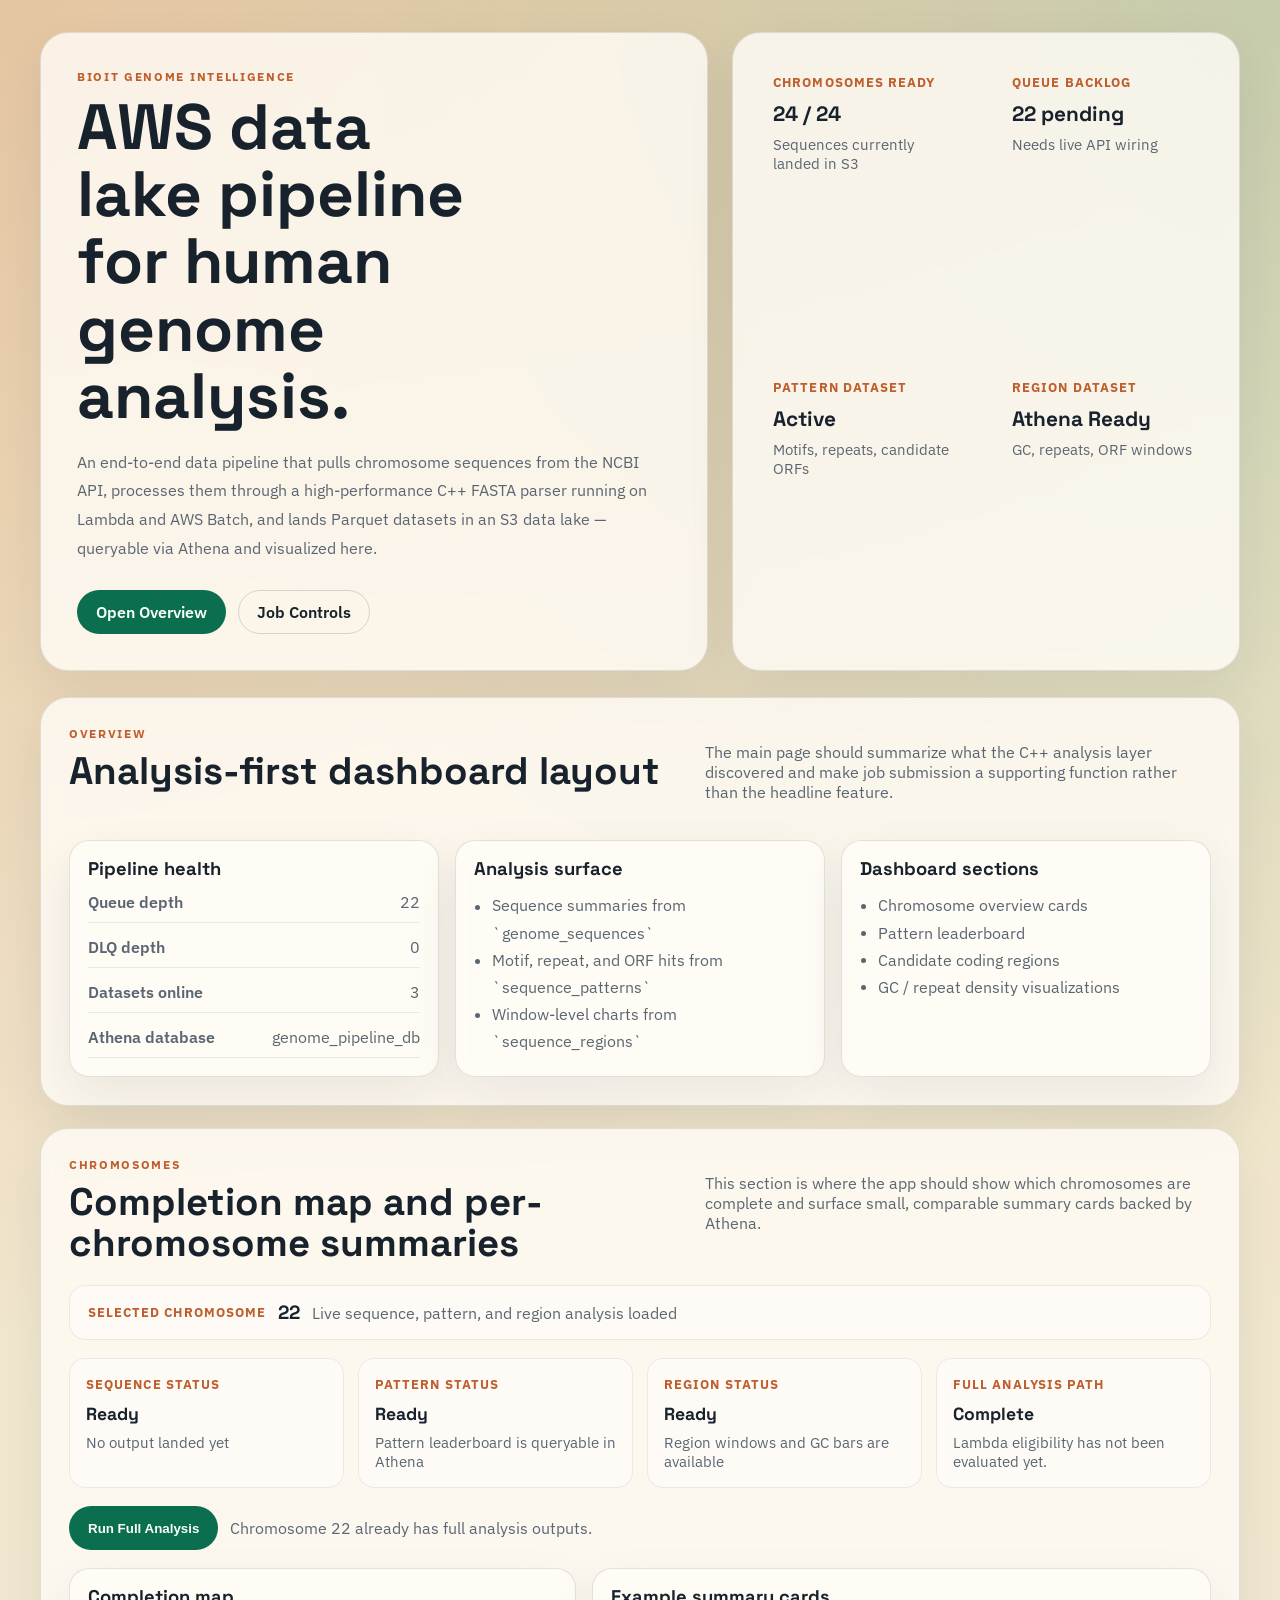
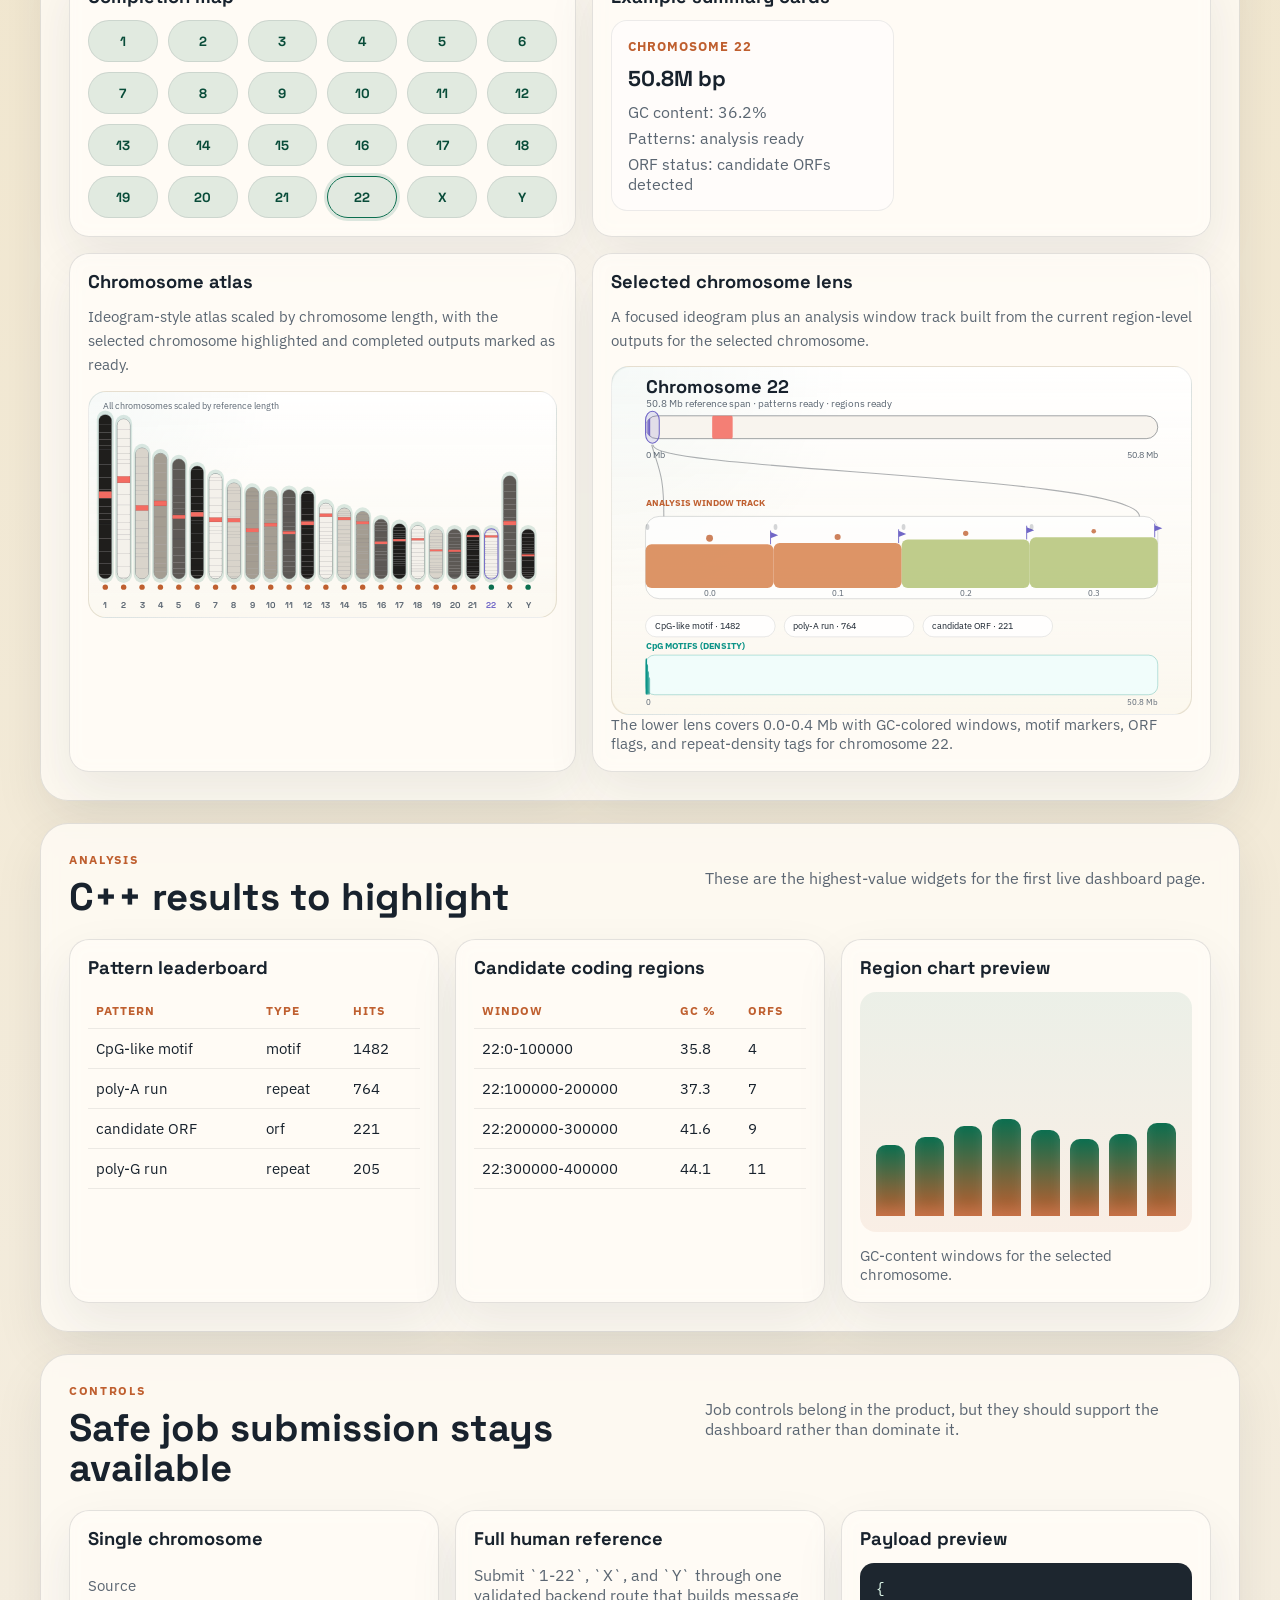
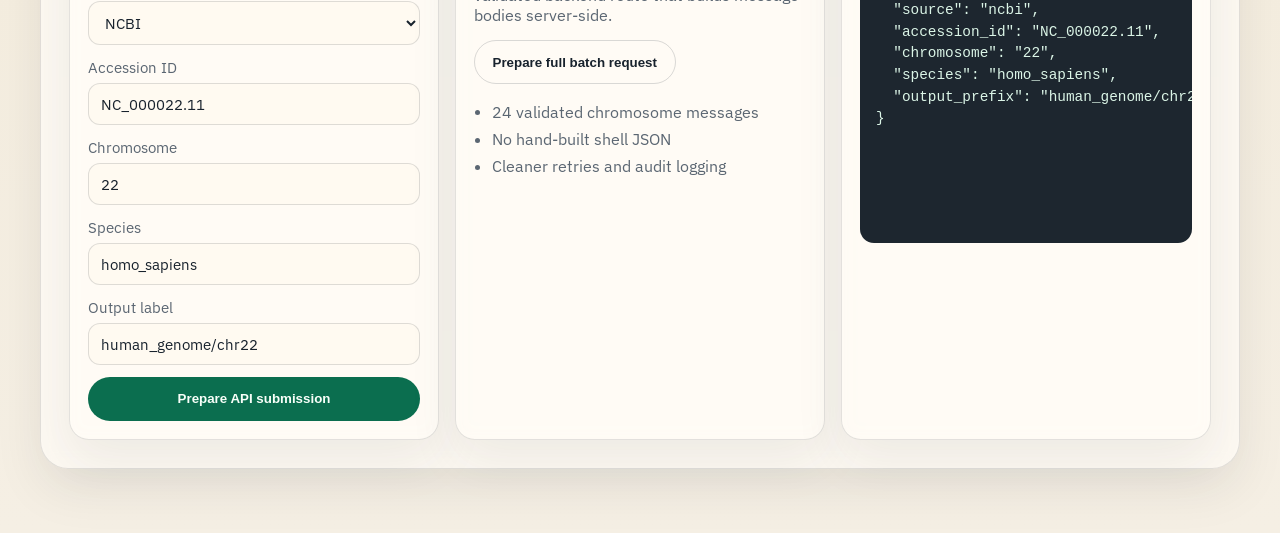
==== webapp/index.html @ bd00afca "Initial commit: BioIT Genome Intelligence Pipeline End-to-end AWS data engineering pipeline for huma" ====
<!DOCTYPE html>
<html lang="en">
  <head>
    <meta charset="UTF-8" />
    <meta name="viewport" content="width=device-width, initial-scale=1.0" />
    <title>BioIT Genome Intelligence Dashboard</title>
    <link rel="preconnect" href="https://fonts.googleapis.com" />
    <link rel="preconnect" href="https://fonts.gstatic.com" crossorigin />
    <link
      href="https://fonts.googleapis.com/css2?family=Space+Grotesk:wght@400;500;700&family=IBM+Plex+Sans:wght@400;500;600&display=swap"
      rel="stylesheet"
    />
    <link rel="stylesheet" href="./styles.css" />
  </head>
  <body>
    <div class="page-shell">
      <header class="hero">
        <div class="hero-copy">
          <p class="eyebrow">BioIT Genome Intelligence</p>
          <h1>AWS data lake pipeline for human genome analysis.</h1>
          <p class="hero-text">
            An end-to-end data pipeline that pulls chromosome sequences from the NCBI API,
            processes them through a high-performance C++ FASTA parser running on Lambda and
            AWS Batch, and lands Parquet datasets in an S3 data lake — queryable via Athena
            and visualized here.
          </p>
          <div class="hero-actions">
            <a class="button button-primary" href="#overview">Open Overview</a>
            <a class="button button-secondary" href="#controls">Job Controls</a>
          </div>
        </div>
        <aside class="hero-panel">
          <div class="hero-panel-grid">
            <article class="metric-card">
              <span class="metric-label">Chromosomes Ready</span>
              <strong id="readyChromosomes">2 / 24</strong>
              <span class="metric-detail">Sequences currently landed in S3</span>
            </article>
            <article class="metric-card">
              <span class="metric-label">Queue Backlog</span>
              <strong id="queueDepth">22 pending</strong>
              <span class="metric-detail">Needs live API wiring</span>
            </article>
            <article class="metric-card">
              <span class="metric-label">Pattern Dataset</span>
              <strong>Active</strong>
              <span class="metric-detail">Motifs, repeats, candidate ORFs</span>
            </article>
            <article class="metric-card">
              <span class="metric-label">Region Dataset</span>
              <strong>Athena Ready</strong>
              <span class="metric-detail">GC, repeats, ORF windows</span>
            </article>
          </div>
        </aside>
      </header>

      <main class="content">
        <section class="panel" id="overview">
          <div class="section-header">
            <div>
              <p class="section-kicker">Overview</p>
              <h2>Analysis-first dashboard layout</h2>
            </div>
            <p class="section-copy">
              The main page should summarize what the C++ analysis layer discovered and make
              job submission a supporting function rather than the headline feature.
            </p>
          </div>

          <div class="overview-grid">
            <article class="card">
              <h3>Pipeline health</h3>
              <dl class="stat-list">
                <div><dt>Queue depth</dt><dd>22</dd></div>
                <div><dt>DLQ depth</dt><dd>0</dd></div>
                <div><dt>Datasets online</dt><dd>3</dd></div>
                <div><dt>Athena database</dt><dd>genome_pipeline_db</dd></div>
              </dl>
            </article>

            <article class="card">
              <h3>Analysis surface</h3>
              <ul class="feature-list">
                <li>Sequence summaries from `genome_sequences`</li>
                <li>Motif, repeat, and ORF hits from `sequence_patterns`</li>
                <li>Window-level charts from `sequence_regions`</li>
              </ul>
            </article>

            <article class="card">
              <h3>Dashboard sections</h3>
              <ul class="feature-list">
                <li>Chromosome overview cards</li>
                <li>Pattern leaderboard</li>
                <li>Candidate coding regions</li>
                <li>GC / repeat density visualizations</li>
              </ul>
            </article>
          </div>
        </section>

        <section class="panel" id="chromosomes">
          <div class="section-header">
            <div>
              <p class="section-kicker">Chromosomes</p>
              <h2>Completion map and per-chromosome summaries</h2>
            </div>
            <p class="section-copy">
              This section is where the app should show which chromosomes are complete and
              surface small, comparable summary cards backed by Athena.
            </p>
          </div>

          <div class="selection-banner">
            <span class="selection-label">Selected chromosome</span>
            <strong id="selectedChromosomeLabel">22</strong>
            <span id="selectedChromosomeStatus" class="selection-status">Loading live analysis</span>
          </div>

          <div class="selection-meta">
            <article class="selection-card">
              <span class="metric-label">Sequence Status</span>
              <strong id="selectedSequenceStatus">Ready</strong>
              <span id="selectedSequenceDetail" class="metric-detail">Latest sequence output available</span>
            </article>
            <article class="selection-card">
              <span class="metric-label">Pattern Status</span>
              <strong id="selectedPatternStatus">Ready</strong>
              <span id="selectedPatternDetail" class="metric-detail">Pattern leaderboard can be queried</span>
            </article>
            <article class="selection-card">
              <span class="metric-label">Region Status</span>
              <strong id="selectedRegionStatus">Ready</strong>
              <span id="selectedRegionDetail" class="metric-detail">GC and ORF windows are available</span>
            </article>
            <article class="selection-card">
              <span class="metric-label">Full Analysis Path</span>
              <strong id="selectedFullAnalysisStatus">Eligible</strong>
              <span id="selectedFullAnalysisDetail" class="metric-detail">Current Lambda size budget can support this chromosome.</span>
            </article>
          </div>

          <div class="selection-actions">
            <button id="runFullAnalysisButton" class="button button-primary" type="button">
              Run Full Analysis
            </button>
            <span id="runFullAnalysisHint" class="selection-status">
              Use this when sequence data is landed and you want patterns plus region summaries.
            </span>
          </div>

          <div class="chromosome-layout">
            <article class="card">
              <h3>Completion map</h3>
              <div id="chromosomeGrid" class="chromosome-grid"></div>
            </article>

            <article class="card">
              <h3>Example summary cards</h3>
              <div id="summaryCards" class="summary-cards"></div>
            </article>
          </div>

          <div class="visual-layout">
            <article class="card visual-card">
              <h3>Chromosome atlas</h3>
              <p class="card-caption">
                Ideogram-style atlas scaled by chromosome length, with the selected chromosome
                highlighted and completed outputs marked as ready.
              </p>
              <div id="chromosomeAtlas" class="visual-stage"></div>
            </article>

            <article class="card visual-card">
              <h3>Selected chromosome lens</h3>
              <p class="card-caption">
                A focused ideogram plus an analysis window track built from the current
                region-level outputs for the selected chromosome.
              </p>
              <div id="selectedChromosomeVisual" class="visual-stage visual-stage-focus"></div>
              <p id="selectedChromosomeVisualNote" class="chart-note">
                Load a chromosome to inspect its ideogram and region-level analysis windows.
              </p>
            </article>
          </div>
        </section>

        <section class="panel" id="analysis">
          <div class="section-header">
            <div>
              <p class="section-kicker">Analysis</p>
              <h2>C++ results to highlight</h2>
            </div>
            <p class="section-copy">
              These are the highest-value widgets for the first live dashboard page.
            </p>
          </div>

          <div class="analysis-grid">
            <article class="card">
              <h3>Pattern leaderboard</h3>
              <table class="data-table">
                <thead>
                  <tr>
                    <th>Pattern</th>
                    <th>Type</th>
                    <th>Hits</th>
                  </tr>
                </thead>
                <tbody id="patternTable"></tbody>
              </table>
            </article>

            <article class="card">
              <h3>Candidate coding regions</h3>
              <table class="data-table">
                <thead>
                  <tr>
                    <th>Window</th>
                    <th>GC %</th>
                    <th>ORFs</th>
                  </tr>
                </thead>
                <tbody id="orfTable"></tbody>
              </table>
            </article>

            <article class="card">
              <h3>Region chart preview</h3>
              <div class="chart-card">
                <div id="gcBars" class="bar-chart"></div>
                <p class="chart-note">
                  GC-content windows for the selected chromosome.
                </p>
              </div>
            </article>
          </div>
        </section>

        <section class="panel" id="controls">
          <div class="section-header">
            <div>
              <p class="section-kicker">Controls</p>
              <h2>Safe job submission stays available</h2>
            </div>
            <p class="section-copy">
              Job controls belong in the product, but they should support the dashboard rather
              than dominate it.
            </p>
          </div>

          <div class="controls-grid">
            <form id="singleJobForm" class="card form-card">
              <h3>Single chromosome</h3>
              <label>
                Source
                <select name="source">
                  <option value="ncbi">NCBI</option>
                  <option value="ensembl">Ensembl</option>
                </select>
              </label>
              <label>
                Accession ID
                <input name="accessionId" value="NC_000022.11" />
              </label>
              <label>
                Chromosome
                <input name="chromosome" value="22" />
              </label>
              <label>
                Species
                <input name="species" value="homo_sapiens" />
              </label>
              <label>
                Output label
                <input name="outputPrefix" value="human_genome/chr22" />
              </label>
              <button class="button button-primary" type="submit">Prepare API submission</button>
            </form>

            <div class="card">
              <h3>Full human reference</h3>
              <p>
                Submit `1-22`, `X`, and `Y` through one validated backend route that builds
                message bodies server-side.
              </p>
              <button id="submitBatchButton" class="button button-secondary" type="button">
                Prepare full batch request
              </button>
              <ul class="pill-list">
                <li>24 validated chromosome messages</li>
                <li>No hand-built shell JSON</li>
                <li>Cleaner retries and audit logging</li>
              </ul>
            </div>

            <div class="card">
              <h3>Payload preview</h3>
              <pre id="payloadPreview"></pre>
            </div>
          </div>
        </section>
      </main>
    </div>

    <script src="./config.js"></script>
    <script src="./app.js"></script>
  </body>
</html>
---- webapp/styles.css ----
:root {
  --bg: #f5efe4;
  --bg-accent: #efe2c2;
  --surface: rgba(255, 252, 246, 0.82);
  --surface-strong: #fffaf1;
  --text: #18222d;
  --muted: #5b6672;
  --line: rgba(24, 34, 45, 0.12);
  --primary: #0b6e4f;
  --primary-strong: #084c39;
  --secondary: #bf5f2f;
  --shadow: 0 20px 50px rgba(24, 34, 45, 0.08);
  --radius-xl: 28px;
  --radius-lg: 20px;
  --radius-md: 14px;
}

* {
  box-sizing: border-box;
}

html {
  scroll-behavior: smooth;
}

body {
  margin: 0;
  min-height: 100vh;
  font-family: "IBM Plex Sans", sans-serif;
  color: var(--text);
  background:
    radial-gradient(circle at top left, rgba(191, 95, 47, 0.22), transparent 34%),
    radial-gradient(circle at top right, rgba(11, 110, 79, 0.18), transparent 30%),
    linear-gradient(180deg, var(--bg-accent), var(--bg));
}

.page-shell {
  width: min(1200px, calc(100% - 32px));
  margin: 0 auto;
  padding: 32px 0 64px;
}

.hero {
  display: grid;
  grid-template-columns: 1.25fr 0.95fr;
  gap: 24px;
  align-items: stretch;
}

.hero-copy,
.hero-panel,
.panel,
.card {
  border: 1px solid var(--line);
  background: var(--surface);
  backdrop-filter: blur(8px);
  box-shadow: var(--shadow);
}

.hero-copy {
  border-radius: var(--radius-xl);
  padding: 36px;
}

.hero-panel {
  border-radius: var(--radius-xl);
  padding: 22px;
}

.eyebrow,
.section-kicker {
  margin: 0 0 10px;
  text-transform: uppercase;
  letter-spacing: 0.14em;
  font-size: 12px;
  font-weight: 700;
  color: var(--secondary);
}

h1,
h2,
h3 {
  font-family: "Space Grotesk", sans-serif;
  line-height: 1.05;
  margin: 0;
}

h1 {
  font-size: clamp(2.2rem, 5vw, 4.6rem);
  max-width: 10ch;
}

h2 {
  font-size: clamp(1.55rem, 3vw, 2.4rem);
}

h3 {
  font-size: 1.15rem;
  margin-bottom: 14px;
}

.hero-text,
.section-copy,
.card p,
label,
li,
dd,
dt {
  color: var(--muted);
}

.hero-text {
  max-width: 62ch;
  font-size: 1.02rem;
  line-height: 1.75;
  margin: 18px 0 28px;
}

.hero-actions {
  display: flex;
  gap: 12px;
  flex-wrap: wrap;
}

.button {
  display: inline-flex;
  align-items: center;
  justify-content: center;
  min-height: 44px;
  padding: 0 18px;
  border-radius: 999px;
  border: 1px solid transparent;
  font-weight: 600;
  text-decoration: none;
  cursor: pointer;
  transition: transform 160ms ease, background 160ms ease, border-color 160ms ease;
}

.button:hover {
  transform: translateY(-1px);
}

.button-primary {
  background: var(--primary);
  color: #f8fff9;
}

.button-primary:hover {
  background: var(--primary-strong);
}

.button-secondary {
  background: transparent;
  color: var(--text);
  border-color: rgba(24, 34, 45, 0.16);
}

.hero-panel-grid,
.overview-grid,
.analysis-grid,
.controls-grid {
  display: grid;
  gap: 16px;
}

.hero-panel-grid {
  grid-template-columns: repeat(2, minmax(0, 1fr));
  height: 100%;
}

.metric-card,
.card {
  border-radius: var(--radius-lg);
  padding: 18px;
}

.metric-label {
  display: block;
  margin-bottom: 10px;
  color: var(--secondary);
  font-size: 0.84rem;
  font-weight: 700;
  letter-spacing: 0.08em;
  text-transform: uppercase;
}

.metric-card strong {
  display: block;
  font-size: 1.3rem;
  font-family: "Space Grotesk", sans-serif;
}

.metric-detail {
  display: block;
  margin-top: 8px;
  color: var(--muted);
  font-size: 0.93rem;
}

.content {
  margin-top: 26px;
  display: grid;
  gap: 22px;
}

.panel {
  border-radius: var(--radius-xl);
  padding: 28px;
}

.panel-wide {
  padding-bottom: 34px;
}

.section-header {
  display: grid;
  grid-template-columns: 1.1fr 0.9fr;
  gap: 18px;
  align-items: start;
  margin-bottom: 22px;
}

.overview-grid,
.analysis-grid,
.controls-grid {
  grid-template-columns: repeat(3, minmax(0, 1fr));
}

.chromosome-layout {
  display: grid;
  grid-template-columns: 0.9fr 1.1fr;
  gap: 16px;
}

.visual-layout {
  display: grid;
  grid-template-columns: 0.9fr 1.1fr;
  gap: 16px;
  margin-top: 16px;
}

.form-card {
  display: grid;
  gap: 12px;
}

label {
  display: grid;
  gap: 6px;
  font-size: 0.95rem;
}

input,
select {
  width: 100%;
  min-height: 42px;
  padding: 10px 12px;
  border: 1px solid rgba(24, 34, 45, 0.14);
  border-radius: 12px;
  background: var(--surface-strong);
  color: var(--text);
  font: inherit;
}

pre {
  margin: 0;
  min-height: 280px;
  padding: 16px;
  overflow: auto;
  border-radius: 14px;
  background: #1d262f;
  color: #dbf5e7;
  font-size: 0.9rem;
  line-height: 1.5;
}

.summary-cards {
  display: grid;
  grid-template-columns: repeat(2, minmax(0, 1fr));
  gap: 14px;
}

.selection-banner {
  display: flex;
  align-items: center;
  gap: 12px;
  flex-wrap: wrap;
  margin: 0 0 18px;
  padding: 14px 18px;
  border-radius: 16px;
  border: 1px solid rgba(24, 34, 45, 0.08);
  background: rgba(255, 255, 255, 0.52);
}

.selection-label {
  color: var(--secondary);
  font-size: 0.82rem;
  font-weight: 700;
  letter-spacing: 0.08em;
  text-transform: uppercase;
}

.selection-banner strong {
  font-family: "Space Grotesk", sans-serif;
  font-size: 1.2rem;
}

.selection-status {
  color: var(--muted);
}

.selection-meta {
  display: grid;
  grid-template-columns: repeat(auto-fit, minmax(180px, 1fr));
  gap: 14px;
  margin: 0 0 18px;
}

.selection-actions {
  display: flex;
  align-items: center;
  gap: 12px;
  flex-wrap: wrap;
  margin: 0 0 18px;
}

.selection-card {
  border-radius: 16px;
  padding: 16px;
  border: 1px solid rgba(24, 34, 45, 0.08);
  background: rgba(255, 255, 255, 0.52);
}

.selection-card strong {
  display: block;
  font-family: "Space Grotesk", sans-serif;
  font-size: 1.1rem;
  margin-bottom: 8px;
}

.summary-card {
  border-radius: 16px;
  padding: 16px;
  border: 1px solid rgba(24, 34, 45, 0.08);
  background: rgba(255, 255, 255, 0.52);
}

.summary-card strong {
  display: block;
  margin: 4px 0 10px;
  font-family: "Space Grotesk", sans-serif;
  font-size: 1.35rem;
}

.summary-card p {
  margin: 6px 0 0;
}

.card-caption {
  margin: -2px 0 14px;
  font-size: 0.95rem;
  line-height: 1.6;
}

.pill-list,
.feature-list {
  margin: 14px 0 0;
  padding-left: 18px;
  line-height: 1.7;
}

.stat-list {
  margin: 0;
  display: grid;
  gap: 14px;
}

.stat-list div {
  display: flex;
  justify-content: space-between;
  gap: 16px;
  padding-bottom: 10px;
  border-bottom: 1px solid rgba(24, 34, 45, 0.08);
}

.stat-list dt {
  font-weight: 600;
}

.stat-list dd {
  margin: 0;
}

.chromosome-grid {
  display: grid;
  grid-template-columns: repeat(6, minmax(0, 1fr));
  gap: 10px;
}

.chromosome-pill {
  border-radius: 999px;
  min-height: 42px;
  display: flex;
  align-items: center;
  justify-content: center;
  font-weight: 700;
  font-family: "Space Grotesk", sans-serif;
  border: 1px solid rgba(24, 34, 45, 0.1);
  background: #fff7ea;
  transition: transform 160ms ease, border-color 160ms ease, box-shadow 160ms ease;
}

button.chromosome-pill {
  width: 100%;
  cursor: pointer;
}

button.chromosome-pill:hover {
  transform: translateY(-1px);
}

button.chromosome-pill.active {
  border-color: var(--primary);
  box-shadow: 0 0 0 3px rgba(11, 110, 79, 0.14);
}

.chromosome-pill.ready {
  background: rgba(11, 110, 79, 0.12);
  color: var(--primary-strong);
}

.chromosome-pill.pending {
  background: rgba(191, 95, 47, 0.12);
  color: #8a431e;
}

.data-table {
  width: 100%;
  border-collapse: collapse;
  font-size: 0.94rem;
}

.data-table th,
.data-table td {
  padding: 10px 8px;
  text-align: left;
  border-bottom: 1px solid rgba(24, 34, 45, 0.08);
}

.data-table th {
  color: var(--secondary);
  font-size: 0.78rem;
  text-transform: uppercase;
  letter-spacing: 0.08em;
}

.chart-card {
  display: grid;
  gap: 14px;
}

.bar-chart {
  min-height: 240px;
  display: flex;
  align-items: end;
  gap: 10px;
  padding: 16px;
  border-radius: 16px;
  background: linear-gradient(180deg, rgba(11, 110, 79, 0.08), rgba(191, 95, 47, 0.08));
}

.bar {
  flex: 1;
  min-width: 16px;
  border-radius: 10px 10px 0 0;
  background: linear-gradient(180deg, #0b6e4f, #bf5f2f);
  box-shadow: inset 0 -8px 12px rgba(255, 255, 255, 0.12);
}

.chart-note {
  margin: 0;
  font-size: 0.92rem;
}

.visual-stage {
  border-radius: 18px;
  border: 1px solid rgba(24, 34, 45, 0.08);
  background:
    radial-gradient(circle at top left, rgba(11, 110, 79, 0.08), transparent 35%),
    linear-gradient(180deg, rgba(255, 255, 255, 0.84), rgba(239, 226, 194, 0.45));
  overflow: hidden;
}

#chromosomeAtlas {
  aspect-ratio: 660 / 320;
}

.visual-stage svg {
  display: block;
  width: 100%;
  height: auto;
}

.visual-stage-focus {
  aspect-ratio: 760 / 456;
}

.visual-empty {
  margin: 0;
  padding: 26px 22px;
  color: var(--muted);
  font-style: italic;
}

.table-empty {
  color: var(--muted);
  font-style: italic;
}

@media (max-width: 980px) {
  .hero,
  .section-header,
  .overview-grid,
  .analysis-grid,
  .controls-grid,
  .chromosome-layout,
  .visual-layout {
    grid-template-columns: 1fr;
  }

  .hero-panel-grid {
    grid-template-columns: 1fr 1fr;
  }

  .summary-cards {
    grid-template-columns: 1fr;
  }

  .selection-meta {
    grid-template-columns: 1fr;
  }
}

@media (max-width: 640px) {
  .page-shell {
    width: min(100% - 20px, 1200px);
    padding-top: 18px;
  }

  .hero-copy,
  .hero-panel,
  .panel {
    padding: 20px;
  }

  .hero-panel-grid,
  .chromosome-grid {
    grid-template-columns: repeat(2, minmax(0, 1fr));
  }
}

/* Genome track tooltip */
.genome-tooltip {
  display: none;
  position: fixed;
  z-index: 9999;
  background: rgba(24, 34, 45, 0.92);
  color: #f4f1eb;
  font-family: "IBM Plex Sans", sans-serif;
  font-size: 12px;
  line-height: 1.6;
  padding: 8px 12px;
  border-radius: 8px;
  pointer-events: none;
  max-width: 260px;
  box-shadow: 0 4px 18px rgba(0,0,0,0.28);
  white-space: nowrap;
}

.genome-tooltip strong {
  display: block;
  font-size: 13px;
  color: #ffffff;
  margin-bottom: 2px;
}
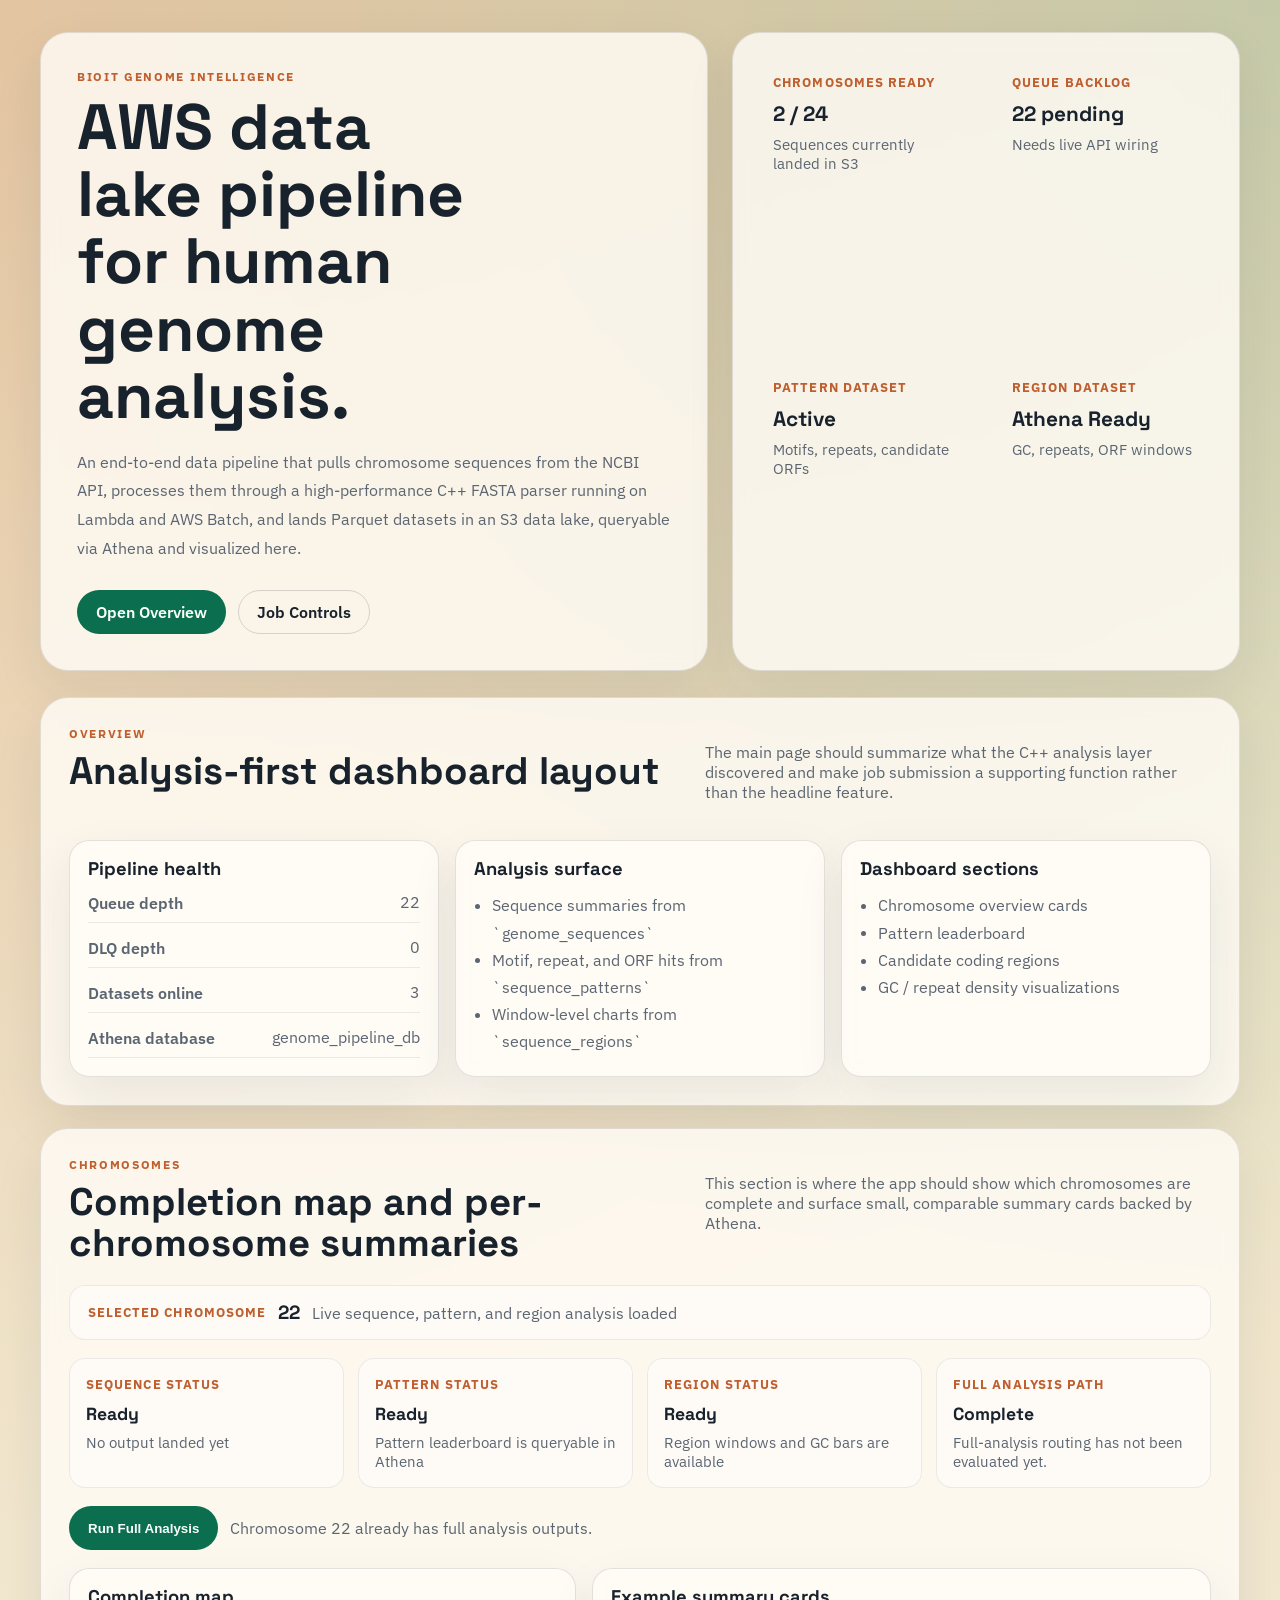
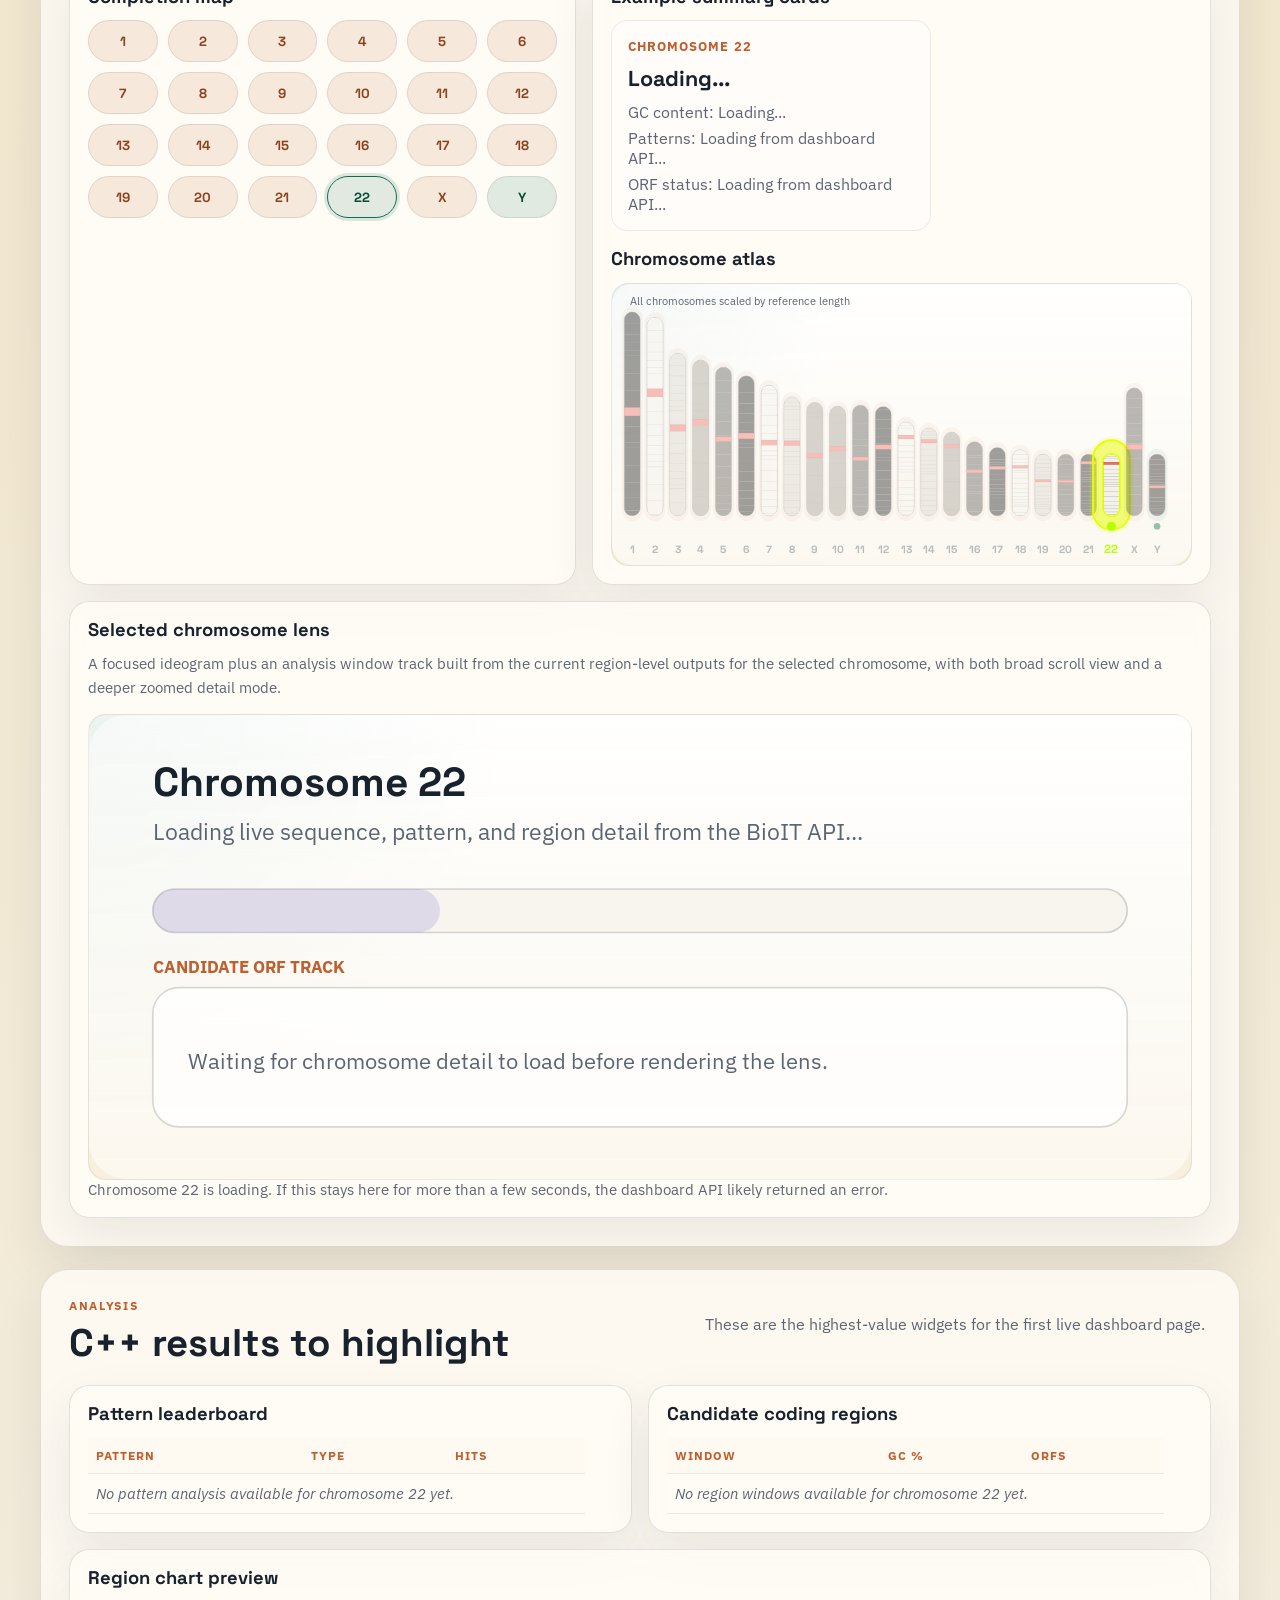
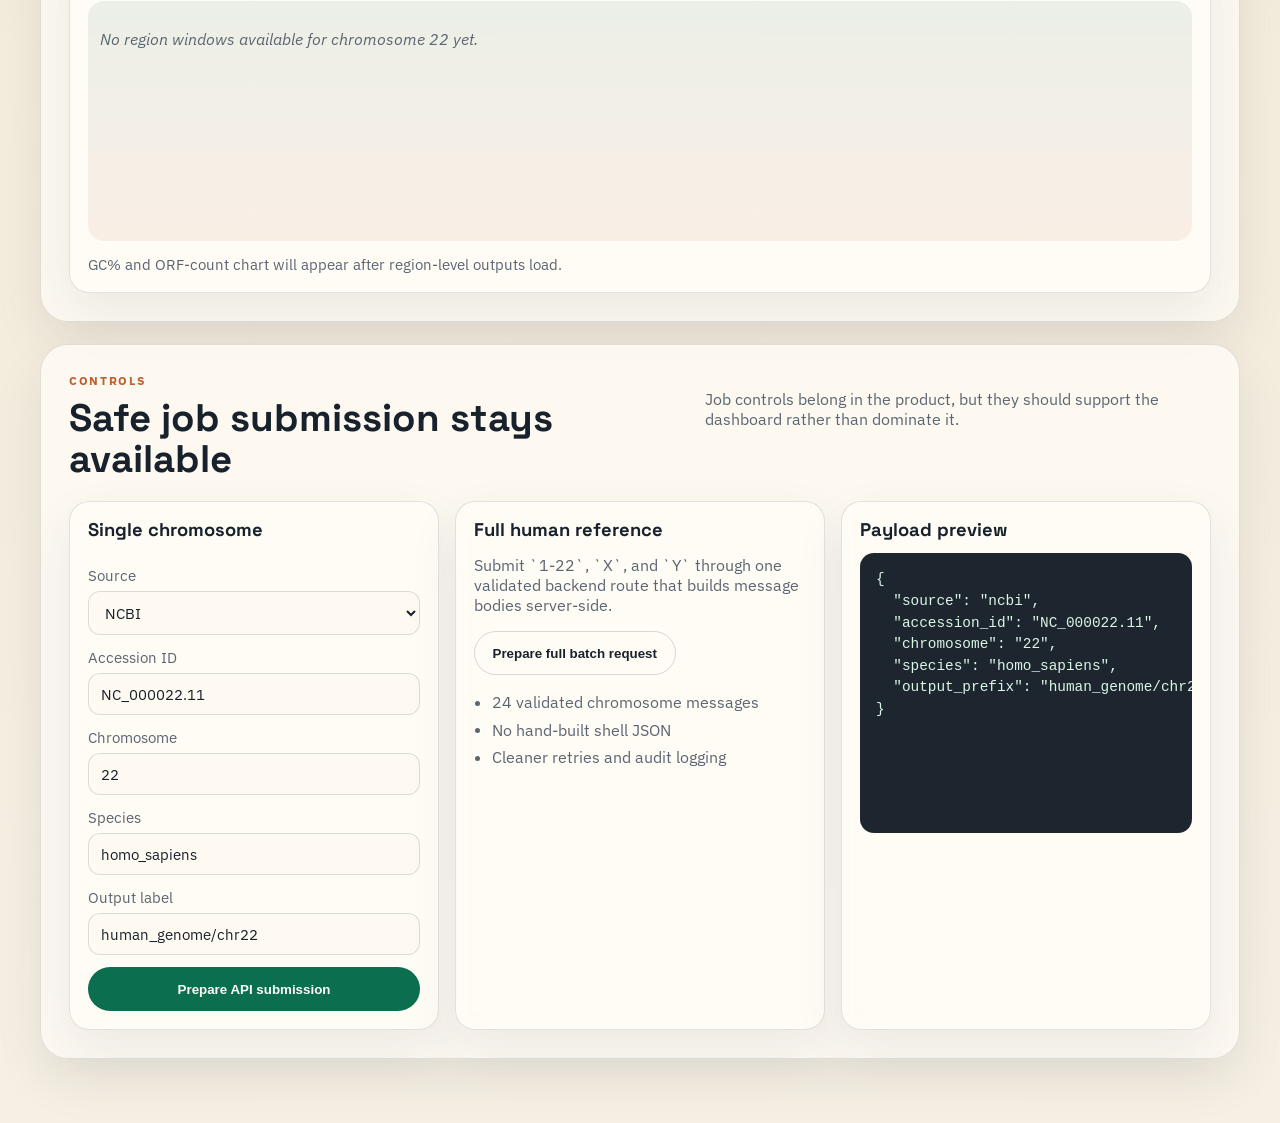
==== commit d606a604: "Update dashboard, batch routing, and project docs" ====
--- a/webapp/index.html
+++ b/webapp/index.html
@@ -20,9 +20,9 @@
           <h1>AWS data lake pipeline for human genome analysis.</h1>
           <p class="hero-text">
             An end-to-end data pipeline that pulls chromosome sequences from the NCBI API,
-            processes them through a high-performance C++ FASTA parser running on Lambda and
-            AWS Batch, and lands Parquet datasets in an S3 data lake — queryable via Athena
-            and visualized here.
+            processes them through a high-performance C++ FASTA parser running on Lambda
+            and AWS Batch, and lands Parquet datasets in an S3 data lake, queryable via
+            Athena and visualized here.
           </p>
           <div class="hero-actions">
             <a class="button button-primary" href="#overview">Open Overview</a>
@@ -156,34 +156,32 @@
               <div id="chromosomeGrid" class="chromosome-grid"></div>
             </article>
 
-            <article class="card">
-              <h3>Example summary cards</h3>
-              <div id="summaryCards" class="summary-cards"></div>
-            </article>
-          </div>
-
-          <div class="visual-layout">
-            <article class="card visual-card">
-              <h3>Chromosome atlas</h3>
-              <p class="card-caption">
-                Ideogram-style atlas scaled by chromosome length, with the selected chromosome
-                highlighted and completed outputs marked as ready.
-              </p>
-              <div id="chromosomeAtlas" class="visual-stage"></div>
-            </article>
-
-            <article class="card visual-card">
-              <h3>Selected chromosome lens</h3>
-              <p class="card-caption">
-                A focused ideogram plus an analysis window track built from the current
-                region-level outputs for the selected chromosome.
-              </p>
-              <div id="selectedChromosomeVisual" class="visual-stage visual-stage-focus"></div>
-              <p id="selectedChromosomeVisualNote" class="chart-note">
-                Load a chromosome to inspect its ideogram and region-level analysis windows.
-              </p>
-            </article>
-          </div>
+            <article class="card summary-atlas-card">
+              <div class="summary-atlas-layout">
+                <div class="summary-block">
+                  <h3>Example summary cards</h3>
+                  <div id="summaryCards" class="summary-cards"></div>
+                </div>
+                <div class="atlas-inline">
+                  <h3>Chromosome atlas</h3>
+                  <div id="chromosomeAtlas" class="visual-stage visual-stage-atlas"></div>
+                </div>
+              </div>
+            </article>
+          </div>
+
+          <article class="card visual-card lens-card">
+            <h3>Selected chromosome lens</h3>
+            <p class="card-caption">
+              A focused ideogram plus an analysis window track built from the current
+              region-level outputs for the selected chromosome, with both broad scroll view
+              and a deeper zoomed detail mode.
+            </p>
+            <div id="selectedChromosomeVisual" class="visual-stage visual-stage-focus"></div>
+            <p id="selectedChromosomeVisualNote" class="chart-note">
+              Load a chromosome to inspect its ideogram and region-level analysis windows.
+            </p>
+          </article>
         </section>
 
         <section class="panel" id="analysis">
@@ -197,45 +195,49 @@
             </p>
           </div>
 
-          <div class="analysis-grid">
+          <div class="analysis-grid analysis-grid-tables">
             <article class="card">
               <h3>Pattern leaderboard</h3>
-              <table class="data-table">
-                <thead>
-                  <tr>
-                    <th>Pattern</th>
-                    <th>Type</th>
-                    <th>Hits</th>
-                  </tr>
-                </thead>
-                <tbody id="patternTable"></tbody>
-              </table>
+              <div class="table-scroll-frame">
+                <table class="data-table">
+                  <thead>
+                    <tr>
+                      <th>Pattern</th>
+                      <th>Type</th>
+                      <th>Hits</th>
+                    </tr>
+                  </thead>
+                  <tbody id="patternTable"></tbody>
+                </table>
+              </div>
             </article>
 
             <article class="card">
               <h3>Candidate coding regions</h3>
-              <table class="data-table">
-                <thead>
-                  <tr>
-                    <th>Window</th>
-                    <th>GC %</th>
-                    <th>ORFs</th>
-                  </tr>
-                </thead>
-                <tbody id="orfTable"></tbody>
-              </table>
-            </article>
-
-            <article class="card">
-              <h3>Region chart preview</h3>
-              <div class="chart-card">
-                <div id="gcBars" class="bar-chart"></div>
-                <p class="chart-note">
-                  GC-content windows for the selected chromosome.
-                </p>
+              <div class="table-scroll-frame">
+                <table class="data-table">
+                  <thead>
+                    <tr>
+                      <th>Window</th>
+                      <th>GC %</th>
+                      <th>ORFs</th>
+                    </tr>
+                  </thead>
+                  <tbody id="orfTable"></tbody>
+                </table>
               </div>
             </article>
           </div>
+
+          <article class="card analysis-chart-card">
+            <h3>Region chart preview</h3>
+            <div class="chart-card">
+              <div id="gcBars" class="bar-chart"></div>
+              <p id="regionChartNote" class="chart-note">
+                GC-content windows for the selected chromosome.
+              </p>
+            </div>
+          </article>
         </section>
 
         <section class="panel" id="controls">
--- a/webapp/styles.css
+++ b/webapp/styles.css
@@ -9,6 +9,9 @@
   --primary: #0b6e4f;
   --primary-strong: #084c39;
   --secondary: #bf5f2f;
+  --sync-normal: #2b8a5e;
+  --sync-slow: #c57a19;
+  --sync-stalled: #c44738;
   --shadow: 0 20px 50px rgba(24, 34, 45, 0.08);
   --radius-xl: 28px;
   --radius-lg: 20px;
@@ -226,17 +229,18 @@
   grid-template-columns: repeat(3, minmax(0, 1fr));
 }
 
+.analysis-grid-tables {
+  grid-template-columns: repeat(2, minmax(0, 1fr));
+}
+
+.analysis-chart-card {
+  margin-top: 16px;
+}
+
 .chromosome-layout {
   display: grid;
   grid-template-columns: 0.9fr 1.1fr;
   gap: 16px;
-}
-
-.visual-layout {
-  display: grid;
-  grid-template-columns: 0.9fr 1.1fr;
-  gap: 16px;
-  margin-top: 16px;
 }
 
 .form-card {
@@ -276,8 +280,31 @@
 
 .summary-cards {
   display: grid;
-  grid-template-columns: repeat(2, minmax(0, 1fr));
+  grid-template-columns: minmax(220px, 320px);
   gap: 14px;
+}
+
+.summary-atlas-card {
+  overflow: hidden;
+}
+
+.summary-atlas-layout {
+  display: grid;
+  grid-template-columns: 1fr;
+  gap: 18px;
+  align-items: start;
+}
+
+.summary-block {
+  max-width: 420px;
+}
+
+.atlas-inline {
+  min-width: 0;
+}
+
+.lens-card {
+  margin-top: 16px;
 }
 
 .selection-banner {
@@ -338,6 +365,36 @@
   margin-bottom: 8px;
 }
 
+.selection-card.selection-card-sync-normal {
+  border-color: rgba(43, 138, 94, 0.34);
+  background: rgba(226, 246, 235, 0.7);
+}
+
+.selection-card.selection-card-sync-normal strong,
+.selection-card.selection-card-sync-normal .metric-detail {
+  color: var(--sync-normal);
+}
+
+.selection-card.selection-card-sync-slow {
+  border-color: rgba(197, 122, 25, 0.34);
+  background: rgba(255, 243, 219, 0.78);
+}
+
+.selection-card.selection-card-sync-slow strong,
+.selection-card.selection-card-sync-slow .metric-detail {
+  color: var(--sync-slow);
+}
+
+.selection-card.selection-card-sync-stalled {
+  border-color: rgba(196, 71, 56, 0.4);
+  background: rgba(255, 229, 225, 0.82);
+}
+
+.selection-card.selection-card-sync-stalled strong,
+.selection-card.selection-card-sync-stalled .metric-detail {
+  color: var(--sync-stalled);
+}
+
 .summary-card {
   border-radius: 16px;
   padding: 16px;
@@ -354,6 +411,13 @@
 
 .summary-card p {
   margin: 6px 0 0;
+}
+
+.summary-card .summary-subdetail {
+  margin-top: 4px;
+  font-size: 0.88rem;
+  line-height: 1.45;
+  color: var(--muted);
 }
 
 .card-caption {
@@ -440,6 +504,38 @@
   font-size: 0.94rem;
 }
 
+.table-scroll-frame {
+  max-height: 320px;
+  overflow-y: scroll;
+  padding-right: 18px;
+  scrollbar-gutter: stable;
+  scrollbar-width: thin;
+  scrollbar-color: rgba(11, 110, 79, 0.75) rgba(24, 34, 45, 0.08);
+  position: relative;
+}
+
+.table-scroll-frame thead th {
+  position: sticky;
+  top: 0;
+  background: rgba(255, 250, 241, 0.96);
+  z-index: 1;
+}
+
+.table-scroll-frame::-webkit-scrollbar {
+  width: 12px;
+}
+
+.table-scroll-frame::-webkit-scrollbar-track {
+  background: rgba(24, 34, 45, 0.08);
+  border-radius: 999px;
+}
+
+.table-scroll-frame::-webkit-scrollbar-thumb {
+  background: linear-gradient(180deg, rgba(11, 110, 79, 0.92), rgba(191, 95, 47, 0.82));
+  border-radius: 999px;
+  border: 2px solid rgba(255, 250, 241, 0.96);
+}
+
 .data-table th,
 .data-table td {
   padding: 10px 8px;
@@ -461,20 +557,16 @@
 
 .bar-chart {
   min-height: 240px;
-  display: flex;
-  align-items: end;
-  gap: 10px;
-  padding: 16px;
+  padding: 12px;
   border-radius: 16px;
   background: linear-gradient(180deg, rgba(11, 110, 79, 0.08), rgba(191, 95, 47, 0.08));
-}
-
-.bar {
-  flex: 1;
-  min-width: 16px;
-  border-radius: 10px 10px 0 0;
-  background: linear-gradient(180deg, #0b6e4f, #bf5f2f);
-  box-shadow: inset 0 -8px 12px rgba(255, 255, 255, 0.12);
+  overflow: hidden;
+}
+
+.bar-chart svg {
+  display: block;
+  width: 100%;
+  height: auto;
 }
 
 .chart-note {
@@ -483,6 +575,7 @@
 }
 
 .visual-stage {
+  min-height: 320px;
   border-radius: 18px;
   border: 1px solid rgba(24, 34, 45, 0.08);
   background:
@@ -491,10 +584,6 @@
   overflow: hidden;
 }
 
-#chromosomeAtlas {
-  aspect-ratio: 660 / 320;
-}
-
 .visual-stage svg {
   display: block;
   width: 100%;
@@ -502,7 +591,11 @@
 }
 
 .visual-stage-focus {
-  aspect-ratio: 760 / 456;
+  min-height: 360px;
+}
+
+.visual-stage-atlas {
+  min-height: 220px;
 }
 
 .visual-empty {
@@ -524,7 +617,7 @@
   .analysis-grid,
   .controls-grid,
   .chromosome-layout,
-  .visual-layout {
+  .summary-atlas-layout {
     grid-template-columns: 1fr;
   }
 
@@ -558,28 +651,3 @@
     grid-template-columns: repeat(2, minmax(0, 1fr));
   }
 }
-
-/* Genome track tooltip */
-.genome-tooltip {
-  display: none;
-  position: fixed;
-  z-index: 9999;
-  background: rgba(24, 34, 45, 0.92);
-  color: #f4f1eb;
-  font-family: "IBM Plex Sans", sans-serif;
-  font-size: 12px;
-  line-height: 1.6;
-  padding: 8px 12px;
-  border-radius: 8px;
-  pointer-events: none;
-  max-width: 260px;
-  box-shadow: 0 4px 18px rgba(0,0,0,0.28);
-  white-space: nowrap;
-}
-
-.genome-tooltip strong {
-  display: block;
-  font-size: 13px;
-  color: #ffffff;
-  margin-bottom: 2px;
-}
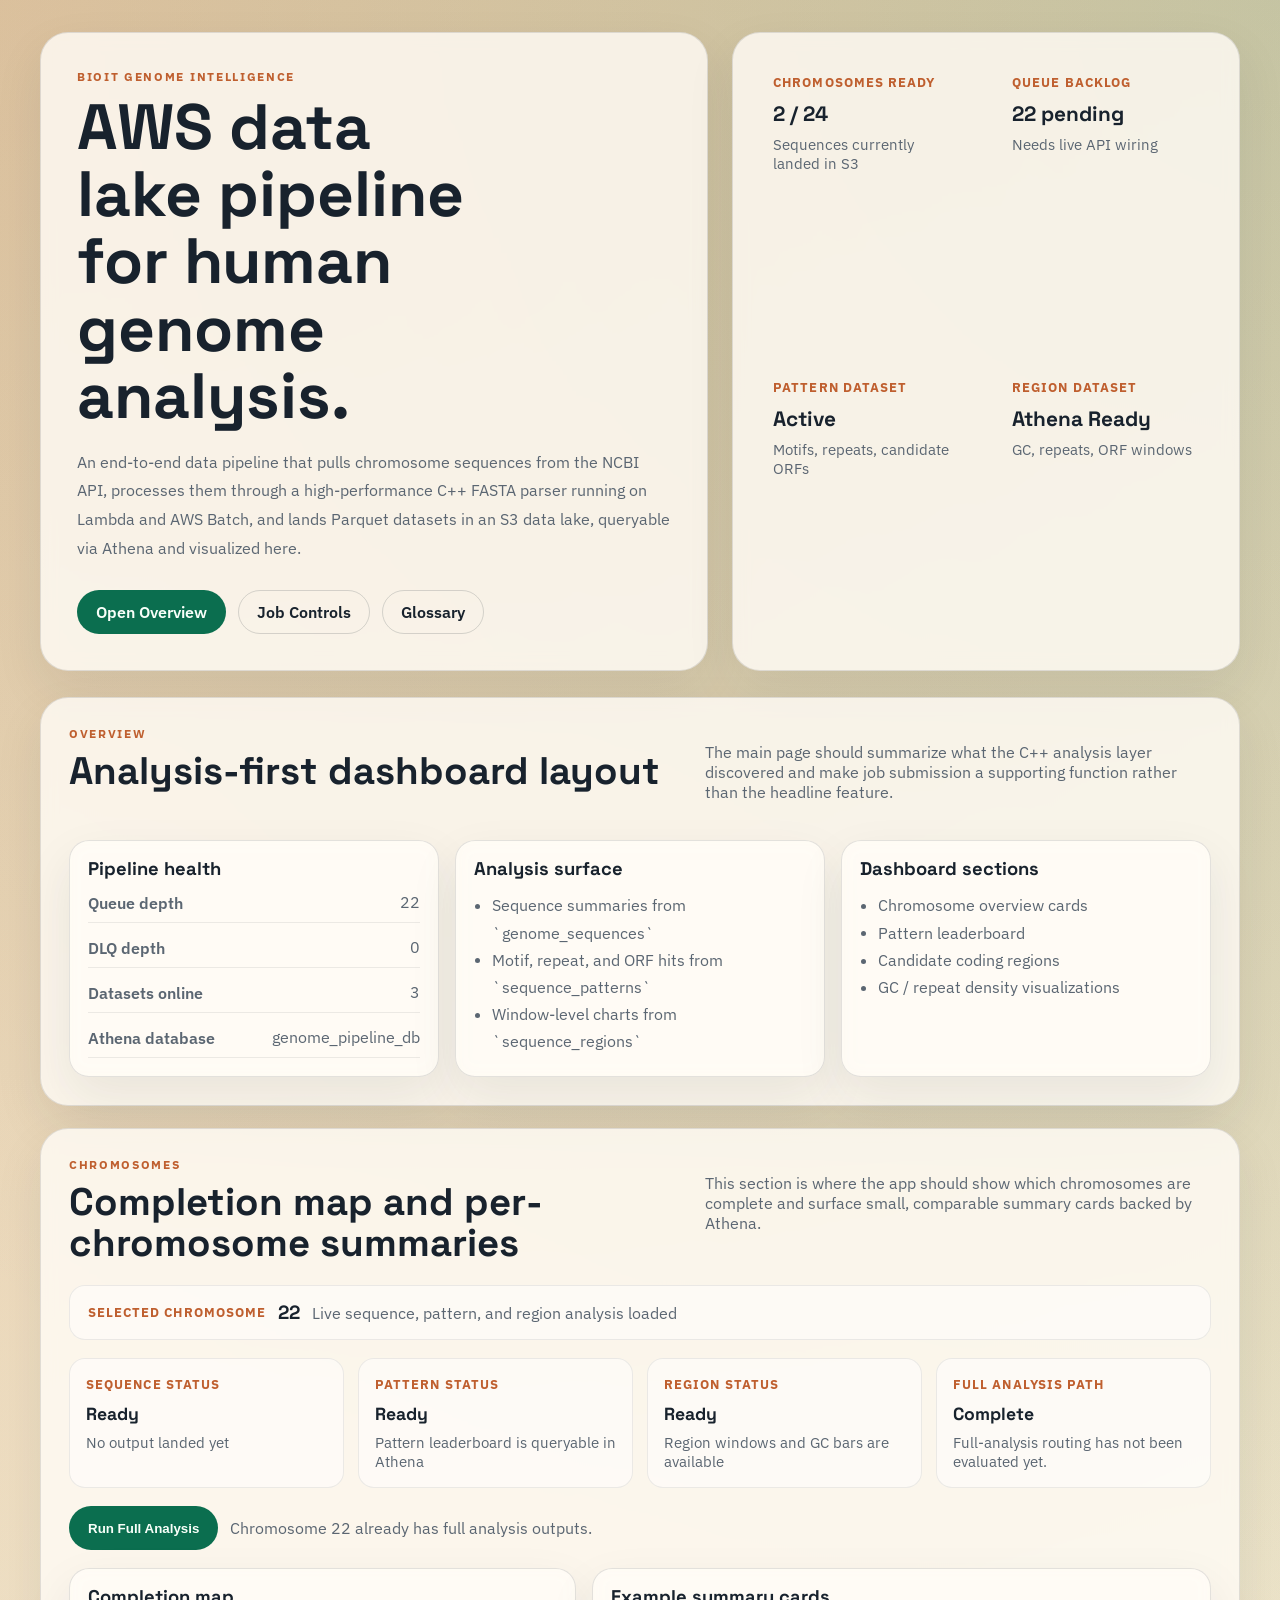
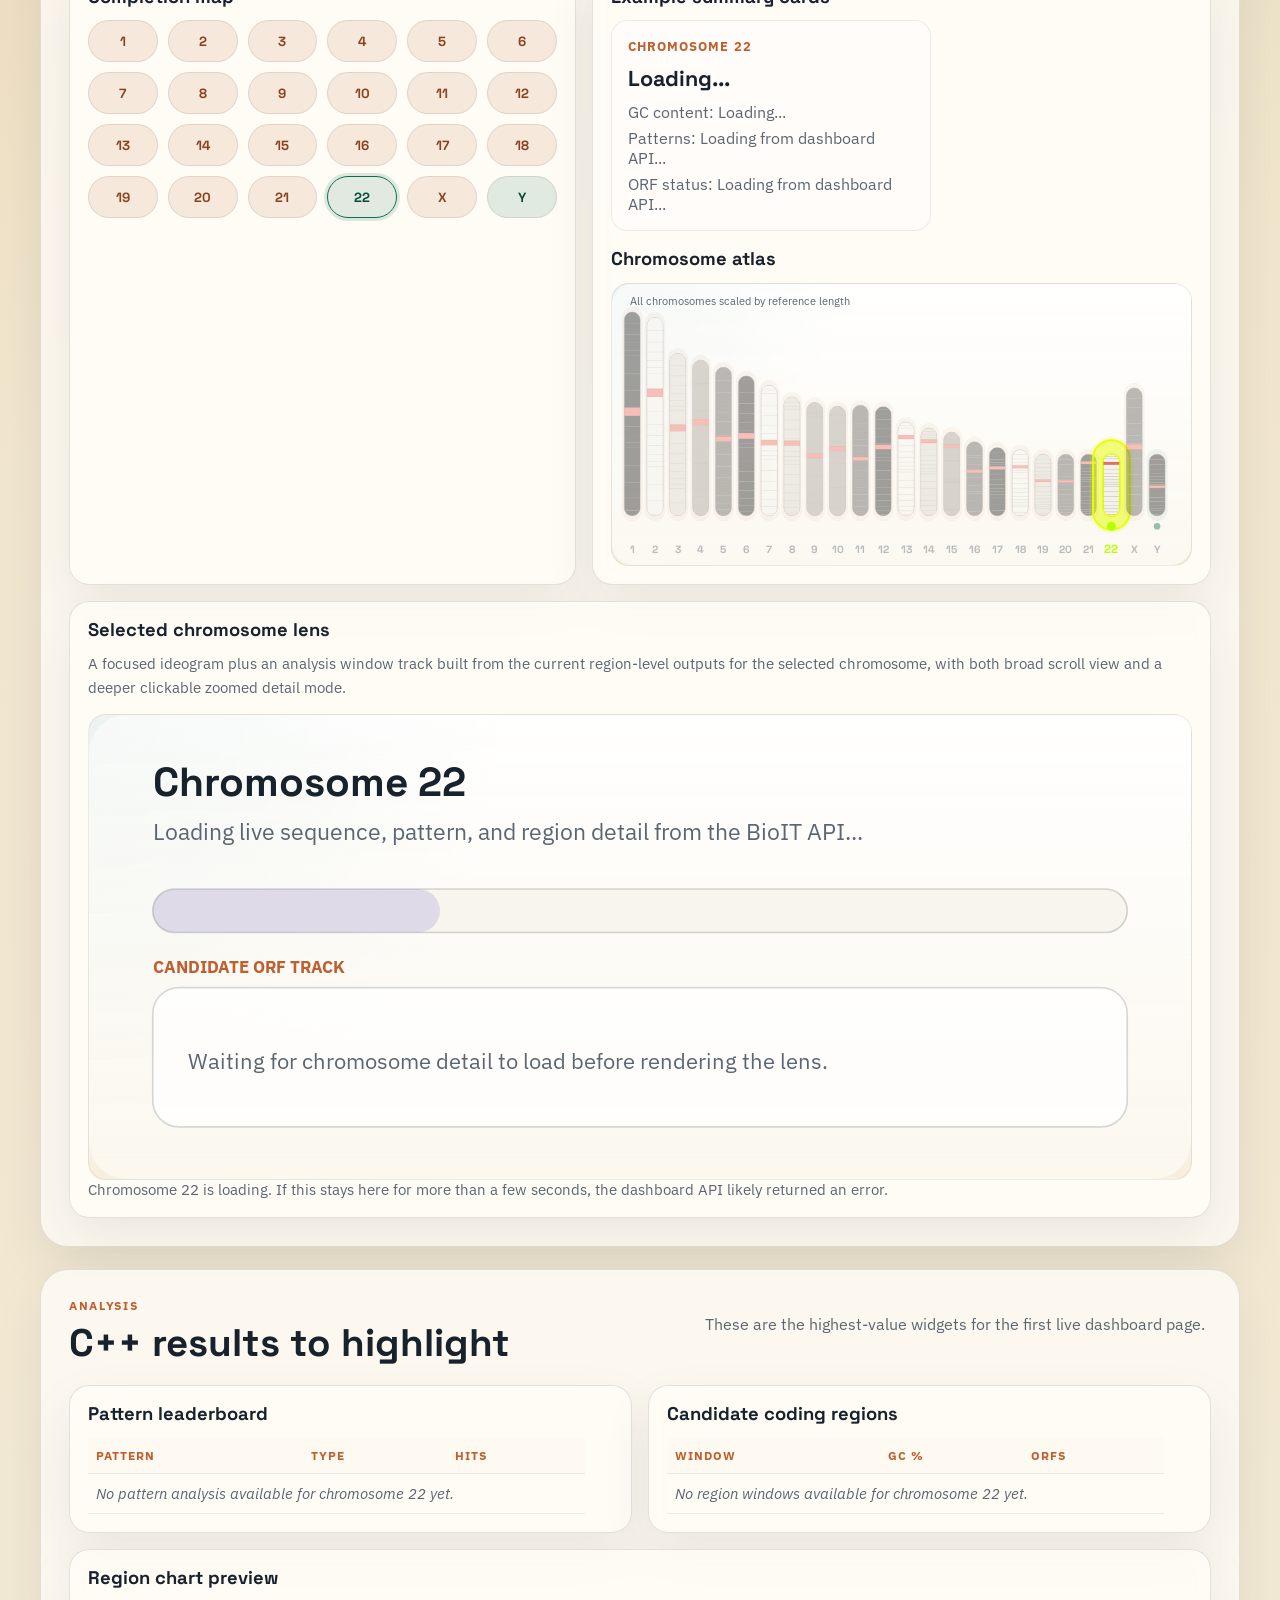
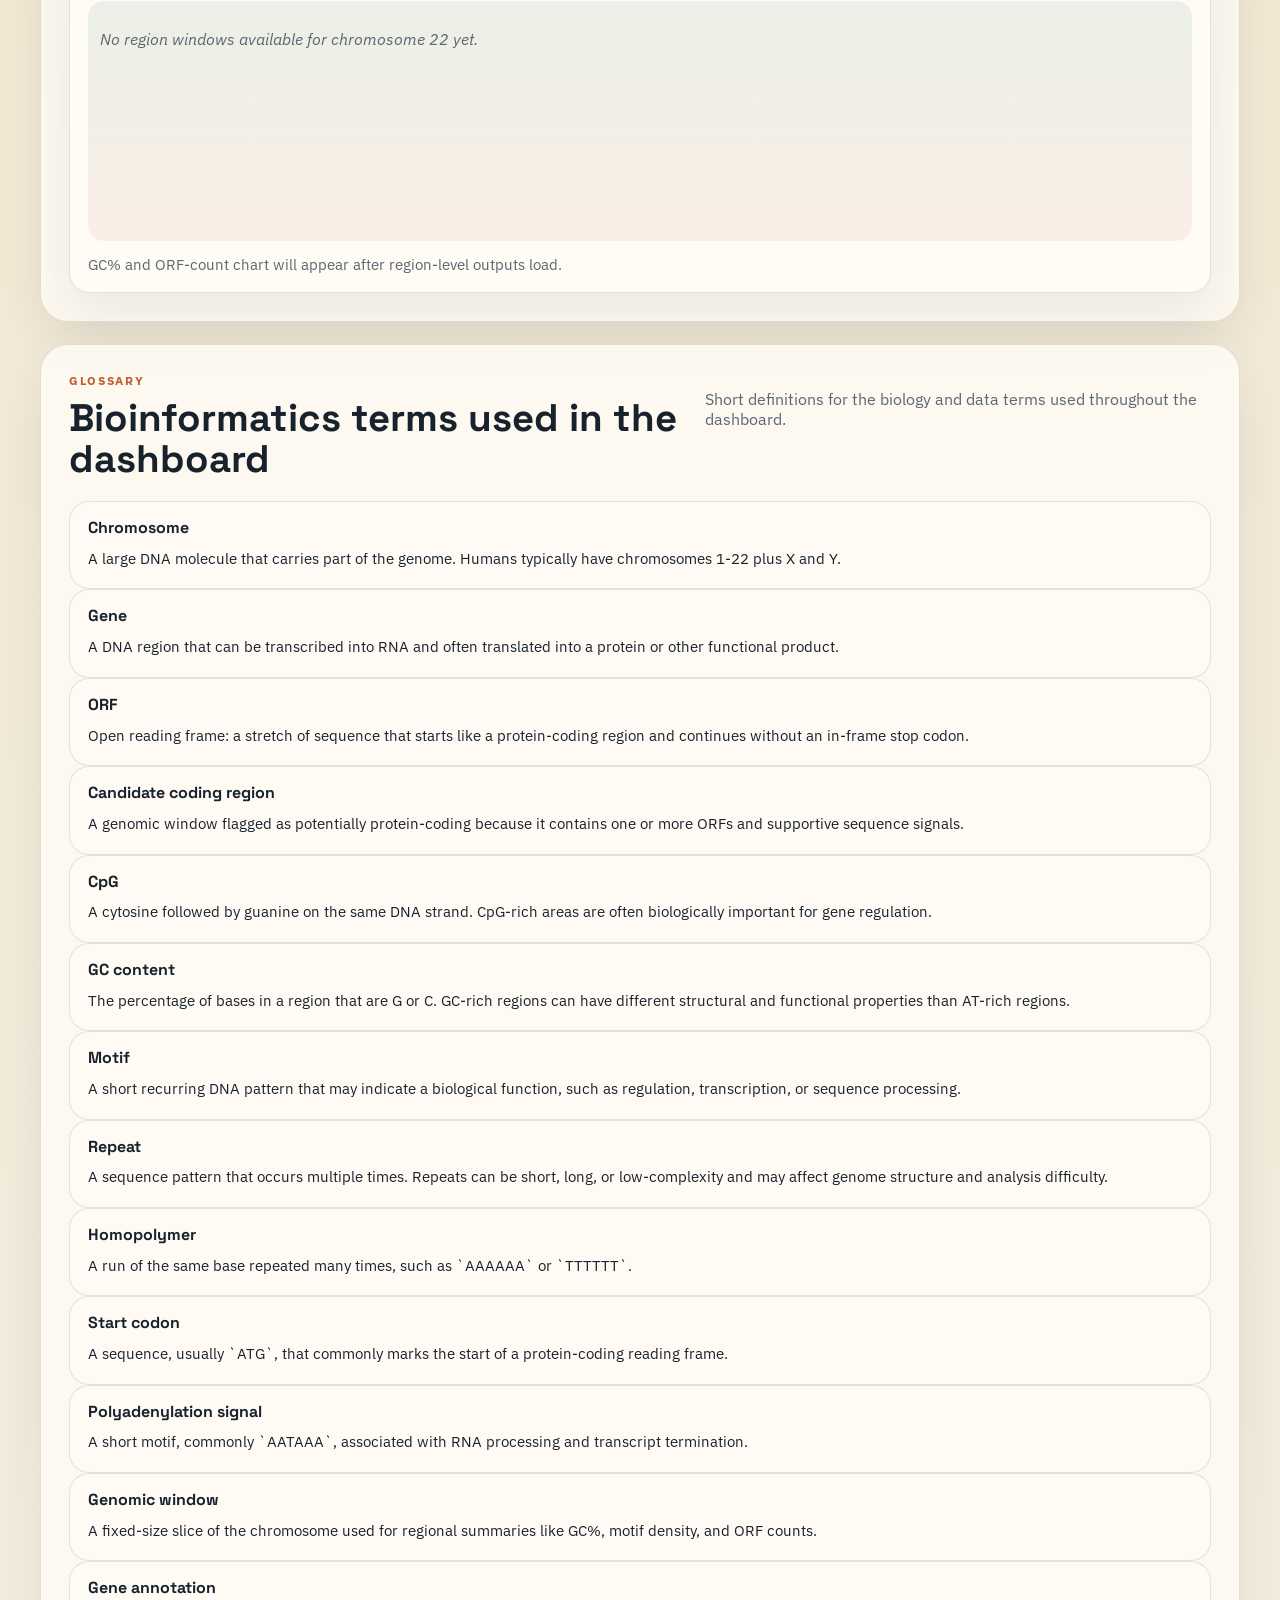
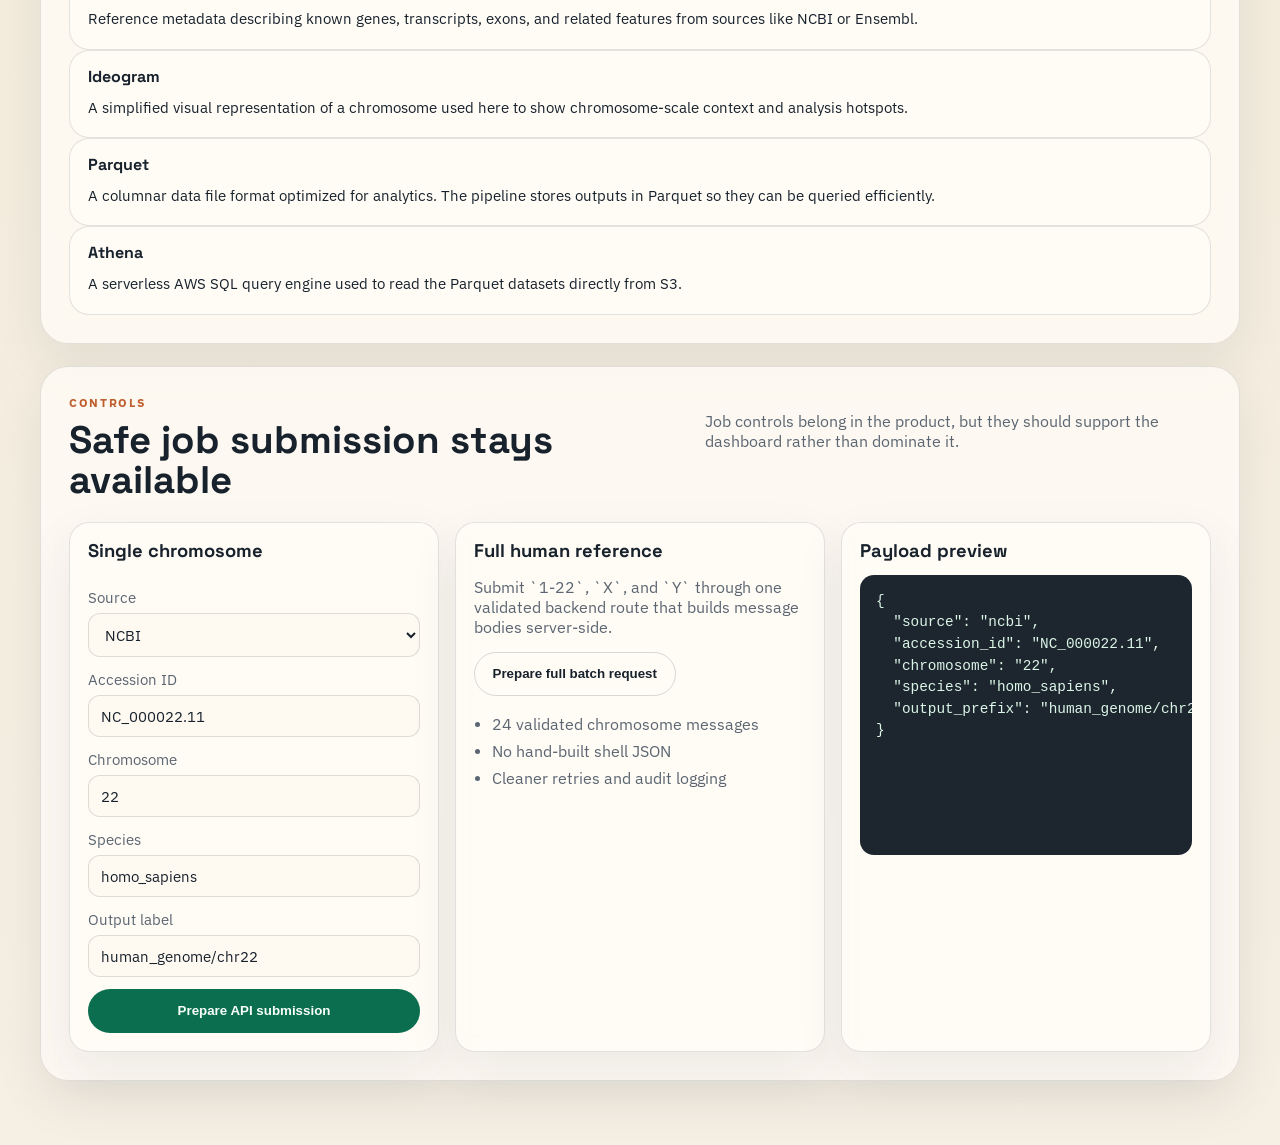
==== commit 816ca591: "restore reproducible deployed project snapshot" ====
--- a/webapp/index.html
+++ b/webapp/index.html
@@ -27,6 +27,7 @@
           <div class="hero-actions">
             <a class="button button-primary" href="#overview">Open Overview</a>
             <a class="button button-secondary" href="#controls">Job Controls</a>
+            <a class="button button-secondary" href="#glossary">Glossary</a>
           </div>
         </div>
         <aside class="hero-panel">
@@ -175,7 +176,7 @@
             <p class="card-caption">
               A focused ideogram plus an analysis window track built from the current
               region-level outputs for the selected chromosome, with both broad scroll view
-              and a deeper zoomed detail mode.
+              and a deeper clickable zoomed detail mode.
             </p>
             <div id="selectedChromosomeVisual" class="visual-stage visual-stage-focus"></div>
             <p id="selectedChromosomeVisualNote" class="chart-note">
@@ -238,6 +239,37 @@
               </p>
             </div>
           </article>
+        </section>
+
+        <section class="panel" id="glossary">
+          <div class="section-header">
+            <div>
+              <p class="section-kicker">Glossary</p>
+              <h2>Bioinformatics terms used in the dashboard</h2>
+            </div>
+            <p class="section-copy">
+              Short definitions for the biology and data terms used throughout the dashboard.
+            </p>
+          </div>
+
+          <div class="glossary-grid">
+            <article class="glossary-card"><h3>Chromosome</h3><p>A large DNA molecule that carries part of the genome. Humans typically have chromosomes 1-22 plus X and Y.</p></article>
+            <article class="glossary-card"><h3>Gene</h3><p>A DNA region that can be transcribed into RNA and often translated into a protein or other functional product.</p></article>
+            <article class="glossary-card"><h3>ORF</h3><p>Open reading frame: a stretch of sequence that starts like a protein-coding region and continues without an in-frame stop codon.</p></article>
+            <article class="glossary-card"><h3>Candidate coding region</h3><p>A genomic window flagged as potentially protein-coding because it contains one or more ORFs and supportive sequence signals.</p></article>
+            <article class="glossary-card"><h3>CpG</h3><p>A cytosine followed by guanine on the same DNA strand. CpG-rich areas are often biologically important for gene regulation.</p></article>
+            <article class="glossary-card"><h3>GC content</h3><p>The percentage of bases in a region that are G or C. GC-rich regions can have different structural and functional properties than AT-rich regions.</p></article>
+            <article class="glossary-card"><h3>Motif</h3><p>A short recurring DNA pattern that may indicate a biological function, such as regulation, transcription, or sequence processing.</p></article>
+            <article class="glossary-card"><h3>Repeat</h3><p>A sequence pattern that occurs multiple times. Repeats can be short, long, or low-complexity and may affect genome structure and analysis difficulty.</p></article>
+            <article class="glossary-card"><h3>Homopolymer</h3><p>A run of the same base repeated many times, such as `AAAAAA` or `TTTTTT`.</p></article>
+            <article class="glossary-card"><h3>Start codon</h3><p>A sequence, usually `ATG`, that commonly marks the start of a protein-coding reading frame.</p></article>
+            <article class="glossary-card"><h3>Polyadenylation signal</h3><p>A short motif, commonly `AATAAA`, associated with RNA processing and transcript termination.</p></article>
+            <article class="glossary-card"><h3>Genomic window</h3><p>A fixed-size slice of the chromosome used for regional summaries like GC%, motif density, and ORF counts.</p></article>
+            <article class="glossary-card"><h3>Gene annotation</h3><p>Reference metadata describing known genes, transcripts, exons, and related features from sources like NCBI or Ensembl.</p></article>
+            <article class="glossary-card"><h3>Ideogram</h3><p>A simplified visual representation of a chromosome used here to show chromosome-scale context and analysis hotspots.</p></article>
+            <article class="glossary-card"><h3>Parquet</h3><p>A columnar data file format optimized for analytics. The pipeline stores outputs in Parquet so they can be queried efficiently.</p></article>
+            <article class="glossary-card"><h3>Athena</h3><p>A serverless AWS SQL query engine used to read the Parquet datasets directly from S3.</p></article>
+          </div>
         </section>
 
         <section class="panel" id="controls">
--- a/webapp/styles.css
+++ b/webapp/styles.css
@@ -206,6 +206,78 @@
   gap: 22px;
 }
 
+.support-hidden {
+  display: none;
+}
+
+.compact-dashboard .page-shell {
+  width: min(1320px, calc(100% - 24px));
+  padding-top: 18px;
+}
+
+.compact-dashboard .hero {
+  display: block;
+  width: 100%;
+}
+
+.compact-dashboard .hero-copy {
+  padding: 24px 28px;
+  width: 100%;
+}
+
+.compact-dashboard .hero-panel {
+  padding: 16px;
+}
+
+.compact-dashboard h1 {
+  font-size: clamp(1.8rem, 3.6vw, 3rem);
+  max-width: none;
+  letter-spacing: -0.03em;
+}
+
+.compact-dashboard .hero-text {
+  margin: 12px 0 18px;
+  line-height: 1.5;
+  font-size: 1rem;
+  max-width: none;
+}
+
+.compact-dashboard .hero-panel-grid {
+  gap: 12px;
+}
+
+.compact-dashboard .metric-card,
+.compact-dashboard .card {
+  padding: 16px;
+}
+
+.compact-dashboard .content {
+  margin-top: 16px;
+  gap: 16px;
+}
+
+.compact-dashboard .panel {
+  padding: 20px;
+}
+
+.compact-dashboard .section-header {
+  margin-bottom: 16px;
+  grid-template-columns: 1fr;
+  gap: 10px;
+}
+
+.compact-dashboard .selection-meta {
+  gap: 12px;
+}
+
+.compact-dashboard .chromosome-layout {
+  gap: 12px;
+}
+
+.compact-dashboard .visual-stage-focus {
+  min-height: 320px;
+}
+
 .panel {
   border-radius: var(--radius-xl);
   padding: 28px;
@@ -225,7 +297,8 @@
 
 .overview-grid,
 .analysis-grid,
-.controls-grid {
+.controls-grid,
+.glossary-grid {
   grid-template-columns: repeat(3, minmax(0, 1fr));
 }
 
@@ -235,6 +308,32 @@
 
 .analysis-chart-card {
   margin-top: 16px;
+}
+
+.glossary-grid {
+  grid-template-columns: repeat(4, minmax(0, 1fr));
+}
+
+.glossary-grid-compact {
+  grid-template-columns: repeat(4, minmax(0, 1fr));
+}
+
+.glossary-card {
+  border-radius: var(--radius-lg);
+  padding: 18px;
+  border: 1px solid var(--line);
+  background: rgba(255, 252, 246, 0.7);
+}
+
+.glossary-card h3 {
+  margin-bottom: 10px;
+  font-size: 1rem;
+}
+
+.glossary-card p {
+  margin: 0;
+  line-height: 1.55;
+  font-size: 0.95rem;
 }
 
 .chromosome-layout {
@@ -616,6 +715,8 @@
   .overview-grid,
   .analysis-grid,
   .controls-grid,
+  .glossary-grid,
+  .glossary-grid-compact,
   .chromosome-layout,
   .summary-atlas-layout {
     grid-template-columns: 1fr;
